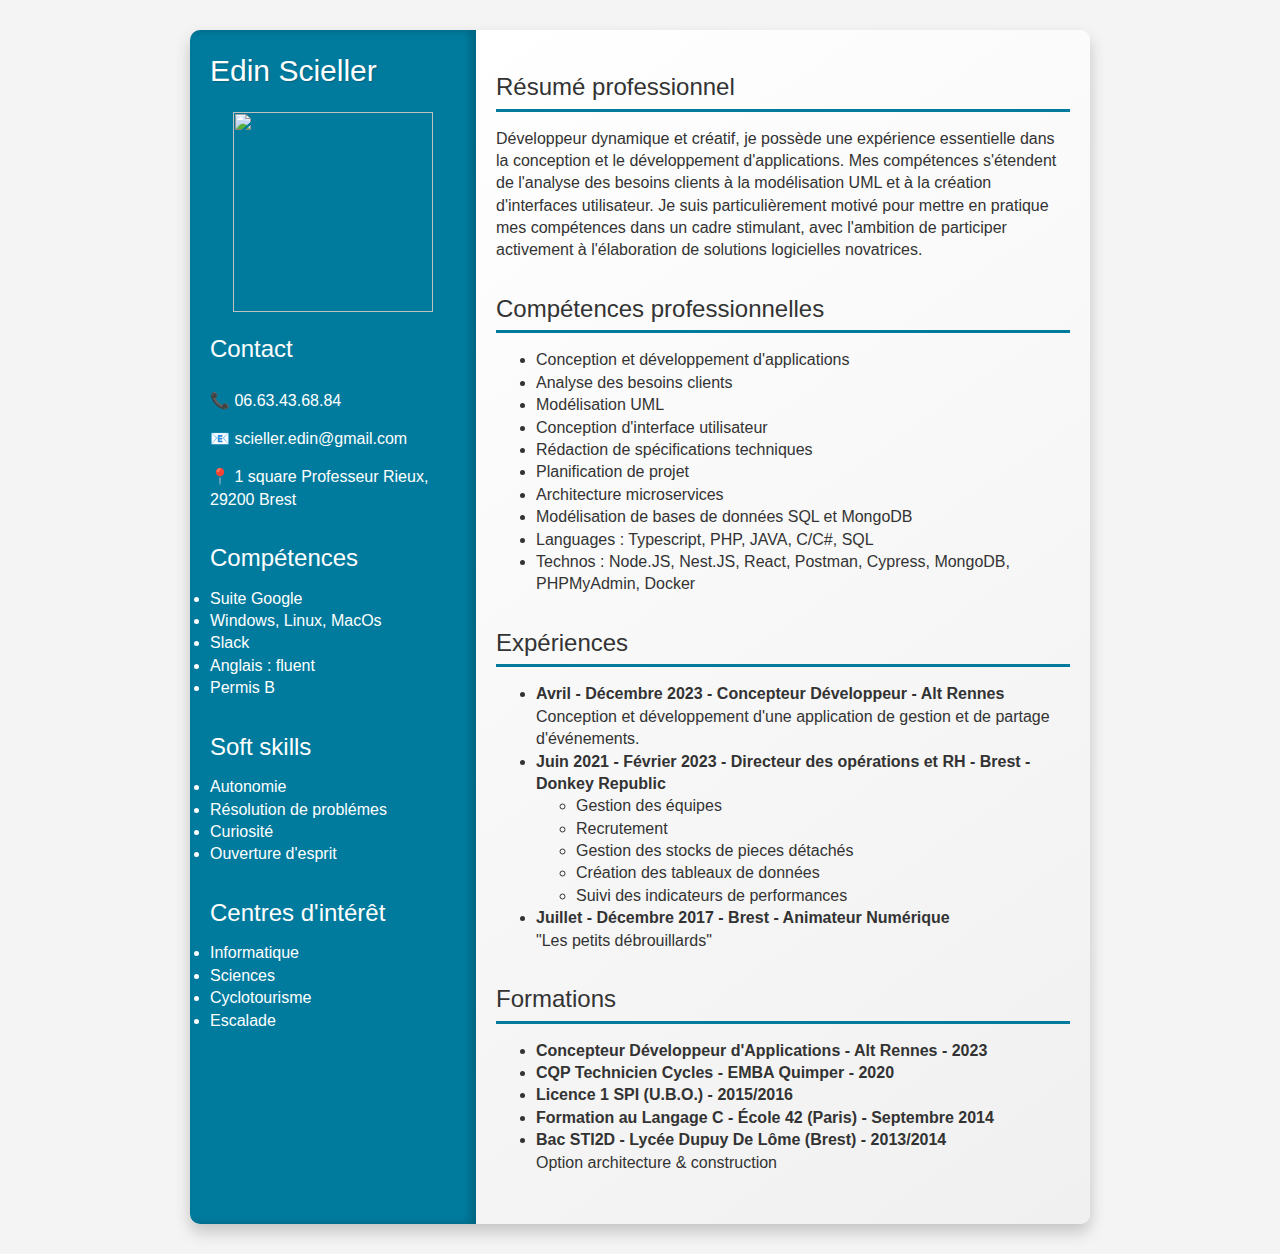
==== index.html @ ac14f7b2 "added html" ====
<!DOCTYPE html>
<html>

<head>
    <title>Edin Scieller - CV</title>
    <style>
        body {
            font-family: 'Arial', sans-serif;
            color: #333333;
            background-color: #f4f4f4;
            margin: 0;
            padding: 0;
            line-height: 1.4;
        }

        .container {
            display: flex;
            max-width: 900px;
            margin: 30px auto;
            background-color: #ffffff;
            box-shadow: 0 8px 16px rgba(0, 0, 0, 0.2);
            border-radius: 10px;
            overflow: hidden;
            transition: box-shadow 0.3s ease-in-out;
        }

        .container:hover {
            box-shadow: 0 12px 24px rgba(0, 0, 0, 0.3);
        }

        .sidebar {
            width: 30%;
            background: #007B9E;
            /* Darker blue gradient */
            color: white;
            padding: 20px;
            box-shadow: inset -5px 0 10px rgba(0, 0, 0, 0.2);
        }

        .main-content {
            width: 70%;
            padding: 20px;
            background: linear-gradient(145deg, #ffffff, #f0f0f0);
        }

        h1,
        h2 {
            font-weight: normal;
        }

        h1 {
            margin: 0 0 20px 0;
            font-size: 30px;
            text-shadow: 1px 1px 2px rgba(0, 0, 0, 0.2);
        }

        h2 {
            font-size: 24px;
            margin-bottom: 5px;
            padding-bottom: 5px;
            border-bottom: 3px solid #007B9E;
            /* Darker blue for the bottom border */
            transition: border-color 0.3s;
        }

        h2:hover {
            border-color: #005f73;
            /* Even darker blue on hover */
        }

        .section {
            margin-bottom: 30px;
        }

        .contact-info a,
        .skills a,
        .interests a {
            color: white;
            text-decoration: none;
            transition: color 0.3s, text-decoration 0.3s;
        }

        .contact-info a:hover,
        .skills a:hover,
        .interests a:hover {
            color: #e0ffff;
            text-decoration: underline;
        }

        .experience p,
        .education p {
            margin-bottom: 15px;
        }

        .pfp{
            width: 200px;
            height: 200px;
            margin: auto;
            display: block;
        }

        @media screen and (max-width: 768px) {
            .container {
                flex-direction: column;
            }

            .sidebar,
            .main-content {
                width: 100%;
            }
        }

        @media print {
            body {}

            body,
            .container {
                -webkit-print-color-adjust: exact;
                font-size: 10pt;
                width: 595pt;
                height: 842pt;
                margin: 0;
                padding: 0;
                overflow: hidden;
            }
        }
    </style>
</head>

<body>
    <div class="container">
        <div class="sidebar">
            <h1>Edin Scieller</h1>
            <img class="pfp" src="./profile-pic_lighter.png"/>
            <div class="section contact-info">
                <h2>Contact</h2>
                <p>📞 06.63.43.68.84</p>
                <p>📧 scieller.edin@gmail.com</p>
                <p>📍 1 square Professeur Rieux, 29200 Brest</p>
            </div>
            <div class="section skills">
                <h2>Compétences</h2>
                <li>Suite Google</li>
                <li>Windows, Linux, MacOs</li>
                <li>Slack</li>
                <li>Anglais : fluent</li>
                <li>Permis B</li>

            </div>
            <div class="section softSkills">
                <h2>Soft skills</h2>
                <li>Autonomie</li>
                <li>Résolution de problémes</li>
                <li>Curiosité</li>
                <li>Ouverture d'esprit</li>

            </div>
            <div class="section interests">
                <h2>Centres d'intérêt</h2>
                <li>Informatique</li>
                <li>Sciences</li>
                <li>Cyclotourisme</li>
                <li>Escalade</li>

            </div>
        </div>

        <div class="main-content">
            <div class="section professional-summary">
                <h2>Résumé professionnel</h2>
                <p>Développeur dynamique et créatif, je possède une expérience essentielle dans la conception
                    et le développement d'applications. Mes compétences s'étendent de l'analyse des besoins clients à la
                    modélisation UML et à la création d'interfaces utilisateur. Je suis particulièrement motivé pour
                    mettre en pratique mes compétences dans un cadre stimulant, avec l'ambition de
                    participer activement à l'élaboration de solutions logicielles novatrices.</p>
            </div>
            <div class="section WorkSkills">
                <h2>Compétences professionnelles</h2>
                <ul>
                    <li>Conception et développement d'applications</li>
                    <li>Analyse des besoins clients</li>
                    <li>Modélisation UML</li>
                    <li>Conception d'interface utilisateur</li>
                    <li>Rédaction de spécifications techniques</li>
                    <li>Planification de projet</li>
                    <li>Architecture microservices</li>
                    <li>Modélisation de bases de données SQL et MongoDB</li>
                    <li>Languages : Typescript, PHP, JAVA, C/C#, SQL</li>
                    <li>Technos : Node.JS, Nest.JS, React, Postman, Cypress, MongoDB, PHPMyAdmin, Docker</li>
                </ul>
            </div>
            <div class="section experience">
                <h2>Expériences</h2>
                <ul>
                    <li><strong>Avril - Décembre 2023 - Concepteur Développeur - Alt Rennes</strong><br>
                        Conception et développement d'une application de gestion et de partage d'événements.</li>
                    <li><strong>Juin 2021 - Février 2023 - Directeur des opérations et RH - Brest - Donkey
                            Republic</strong><br>
                        <ul>
                            <li>Gestion des équipes</li>
                            <li>Recrutement</li>
                            <li>Gestion des stocks de pieces détachés</li>
                            <li>Création des tableaux de données</li>
                            <li>Suivi des indicateurs de performances</li>
                        </ul>
                    </li>
                    <li><strong>Juillet - Décembre 2017 - Brest - Animateur Numérique</strong><br>
                        "Les petits débrouillards"</li>
                </ul>
            </div>
            <div class="section education">
                <h2>Formations</h2>
                <ul>
                    <li><strong>Concepteur Développeur d'Applications - Alt Rennes - 2023</strong></li>
                    <li><strong>CQP Technicien Cycles - EMBA Quimper - 2020</strong></li>
                    <li><strong>Licence 1 SPI (U.B.O.) - 2015/2016</strong></li>
                    <li><strong>Formation au Langage C - École 42 (Paris) - Septembre 2014</strong></li>
                    <li><strong>Bac STI2D - Lycée Dupuy De Lôme (Brest) - 2013/2014</strong><br>
                        Option architecture & construction</li>
                </ul>
            </div>
        </div>
    </div>
</body>

</html>
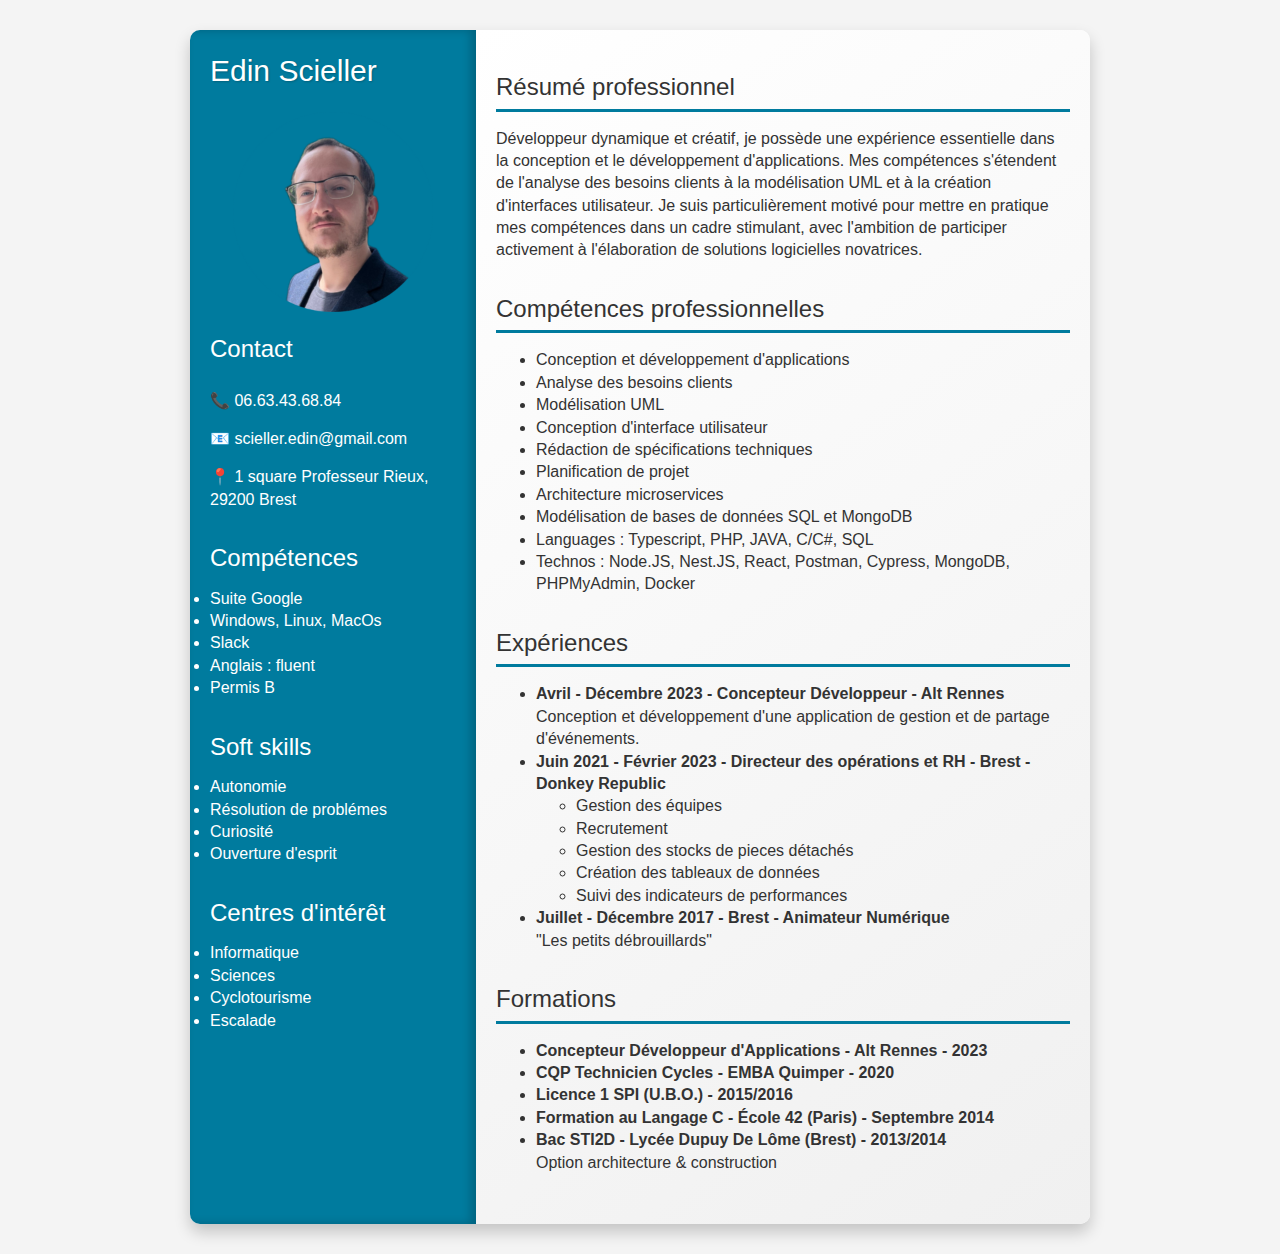
==== commit cef055e8: "added medias" ====
--- a/index.html
+++ b/index.html
@@ -3,135 +3,14 @@
 
 <head>
     <title>Edin Scieller - CV</title>
-    <style>
-        body {
-            font-family: 'Arial', sans-serif;
-            color: #333333;
-            background-color: #f4f4f4;
-            margin: 0;
-            padding: 0;
-            line-height: 1.4;
-        }
-
-        .container {
-            display: flex;
-            max-width: 900px;
-            margin: 30px auto;
-            background-color: #ffffff;
-            box-shadow: 0 8px 16px rgba(0, 0, 0, 0.2);
-            border-radius: 10px;
-            overflow: hidden;
-            transition: box-shadow 0.3s ease-in-out;
-        }
-
-        .container:hover {
-            box-shadow: 0 12px 24px rgba(0, 0, 0, 0.3);
-        }
-
-        .sidebar {
-            width: 30%;
-            background: #007B9E;
-            /* Darker blue gradient */
-            color: white;
-            padding: 20px;
-            box-shadow: inset -5px 0 10px rgba(0, 0, 0, 0.2);
-        }
-
-        .main-content {
-            width: 70%;
-            padding: 20px;
-            background: linear-gradient(145deg, #ffffff, #f0f0f0);
-        }
-
-        h1,
-        h2 {
-            font-weight: normal;
-        }
-
-        h1 {
-            margin: 0 0 20px 0;
-            font-size: 30px;
-            text-shadow: 1px 1px 2px rgba(0, 0, 0, 0.2);
-        }
-
-        h2 {
-            font-size: 24px;
-            margin-bottom: 5px;
-            padding-bottom: 5px;
-            border-bottom: 3px solid #007B9E;
-            /* Darker blue for the bottom border */
-            transition: border-color 0.3s;
-        }
-
-        h2:hover {
-            border-color: #005f73;
-            /* Even darker blue on hover */
-        }
-
-        .section {
-            margin-bottom: 30px;
-        }
-
-        .contact-info a,
-        .skills a,
-        .interests a {
-            color: white;
-            text-decoration: none;
-            transition: color 0.3s, text-decoration 0.3s;
-        }
-
-        .contact-info a:hover,
-        .skills a:hover,
-        .interests a:hover {
-            color: #e0ffff;
-            text-decoration: underline;
-        }
-
-        .experience p,
-        .education p {
-            margin-bottom: 15px;
-        }
-
-        .pfp{
-            width: 200px;
-            height: 200px;
-            margin: auto;
-            display: block;
-        }
-
-        @media screen and (max-width: 768px) {
-            .container {
-                flex-direction: column;
-            }
-
-            .sidebar,
-            .main-content {
-                width: 100%;
-            }
-        }
-
-        @media print {
-            body {}
-
-            body,
-            .container {
-                -webkit-print-color-adjust: exact;
-                font-size: 10pt;
-                width: 595pt;
-                height: 842pt;
-                margin: 0;
-                padding: 0;
-                overflow: hidden;
-            }
-        }
-    </style>
+    <link rel="stylesheet" href="style/index.css">
 </head>
 
 <body>
     <div class="container">
         <div class="sidebar">
             <h1>Edin Scieller</h1>
-            <img class="pfp" src="./profile-pic_lighter.png"/>
+            <img class="pfp" src="media/profile_pic.png"/>
             <div class="section contact-info">
                 <h2>Contact</h2>
                 <p>📞 06.63.43.68.84</p>
--- a/style/index.css
+++ b/style/index.css
@@ -0,0 +1,119 @@
+body {
+    font-family: 'Arial', sans-serif;
+    color: #333333;
+    background-color: #f4f4f4;
+    margin: 0;
+    padding: 0;
+    line-height: 1.4;
+}
+
+.container {
+    display: flex;
+    max-width: 900px;
+    margin: 30px auto;
+    background-color: #ffffff;
+    box-shadow: 0 8px 16px rgba(0, 0, 0, 0.2);
+    border-radius: 10px;
+    overflow: hidden;
+    transition: box-shadow 0.3s ease-in-out;
+}
+
+.container:hover {
+    box-shadow: 0 12px 24px rgba(0, 0, 0, 0.3);
+}
+
+.sidebar {
+    width: 30%;
+    background: #007B9E;
+    /* Darker blue gradient */
+    color: white;
+    padding: 20px;
+    box-shadow: inset -5px 0 10px rgba(0, 0, 0, 0.2);
+}
+
+.main-content {
+    width: 70%;
+    padding: 20px;
+    background: linear-gradient(145deg, #ffffff, #f0f0f0);
+}
+
+h1,
+h2 {
+    font-weight: normal;
+}
+
+h1 {
+    margin: 0 0 20px 0;
+    font-size: 30px;
+    text-shadow: 1px 1px 2px rgba(0, 0, 0, 0.2);
+}
+
+h2 {
+    font-size: 24px;
+    margin-bottom: 5px;
+    padding-bottom: 5px;
+    border-bottom: 3px solid #007B9E;
+    /* Darker blue for the bottom border */
+    transition: border-color 0.3s;
+}
+
+h2:hover {
+    border-color: #005f73;
+    /* Even darker blue on hover */
+}
+
+.section {
+    margin-bottom: 30px;
+}
+
+.contact-info a,
+.skills a,
+.interests a {
+    color: white;
+    text-decoration: none;
+    transition: color 0.3s, text-decoration 0.3s;
+}
+
+.contact-info a:hover,
+.skills a:hover,
+.interests a:hover {
+    color: #e0ffff;
+    text-decoration: underline;
+}
+
+.experience p,
+.education p {
+    margin-bottom: 15px;
+}
+
+.pfp{
+    width: 200px;
+    height: 200px;
+    margin: auto;
+    display: block;
+}
+
+@media screen and (max-width: 768px) {
+    .container {
+        flex-direction: column;
+    }
+
+    .sidebar,
+    .main-content {
+        width: 100%;
+    }
+}
+
+@media print {
+    body,
+    .container {
+        -webkit-print-color-adjust: exact;
+        print-color-adjust: exact;
+        font-size: 10pt;
+        width: 595pt;
+        height: 842pt;
+        margin: 0;
+        padding: 0;
+        overflow: hidden;
+    }
+}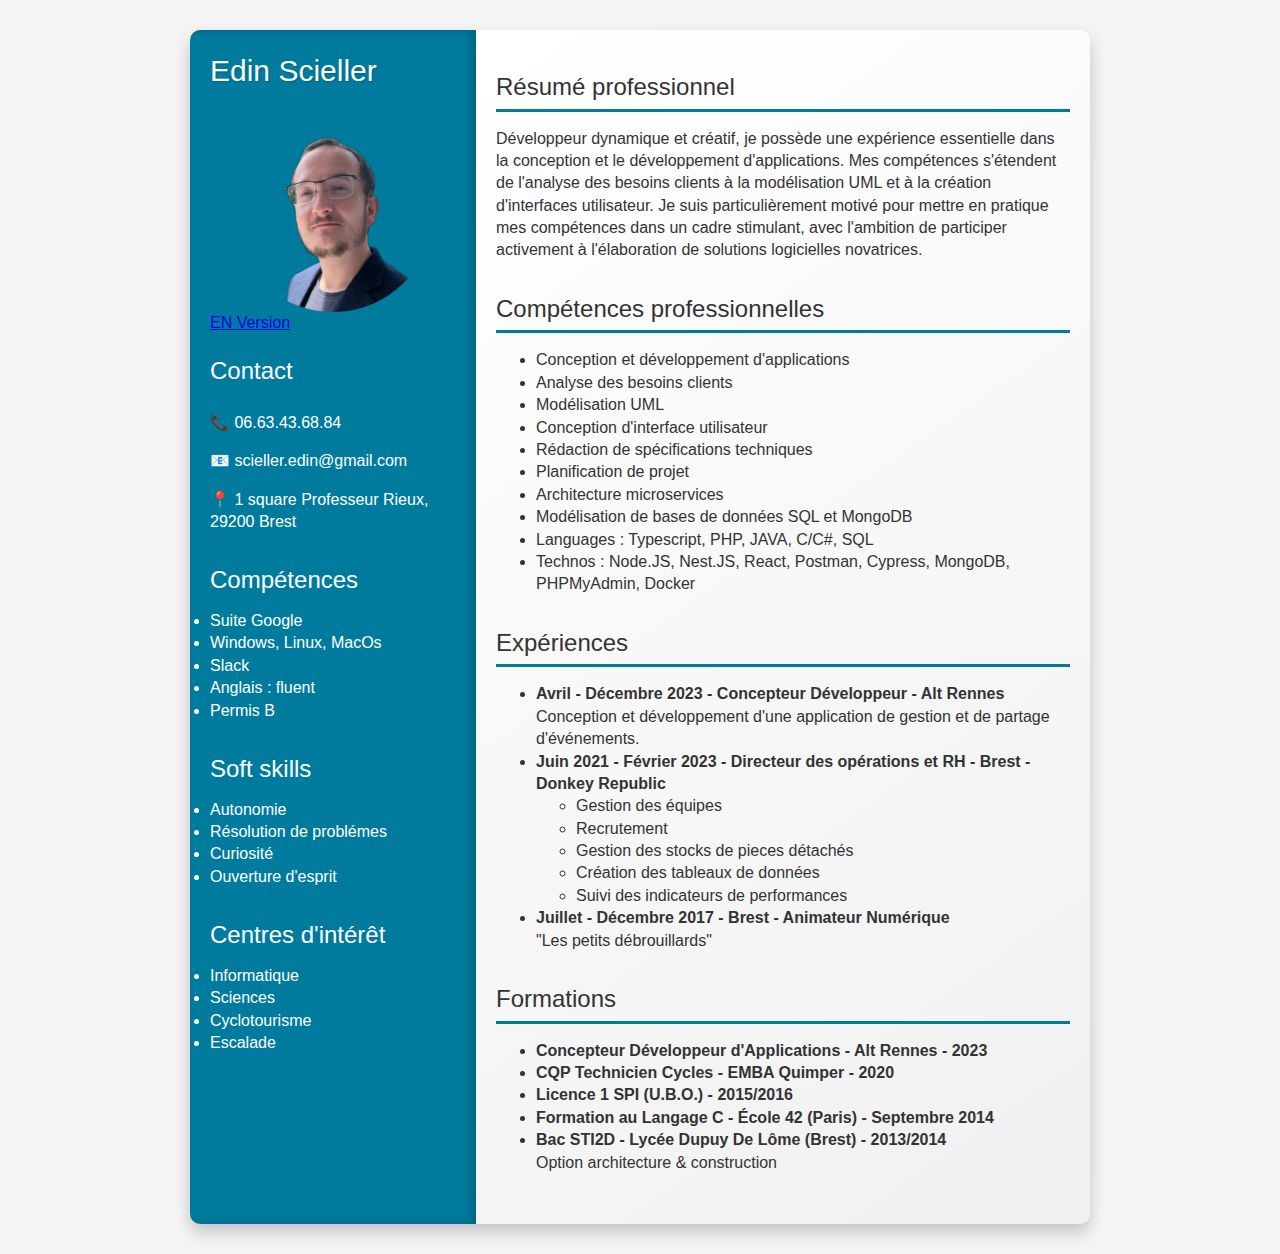
==== commit 2a62231b: "i8n" ====
--- a/index.html
+++ b/index.html
@@ -11,6 +11,7 @@
         <div class="sidebar">
             <h1>Edin Scieller</h1>
             <img class="pfp" src="media/profile_pic.png"/>
+            <a href="index_en.html">EN Version</a>
             <div class="section contact-info">
                 <h2>Contact</h2>
                 <p>📞 06.63.43.68.84</p>
